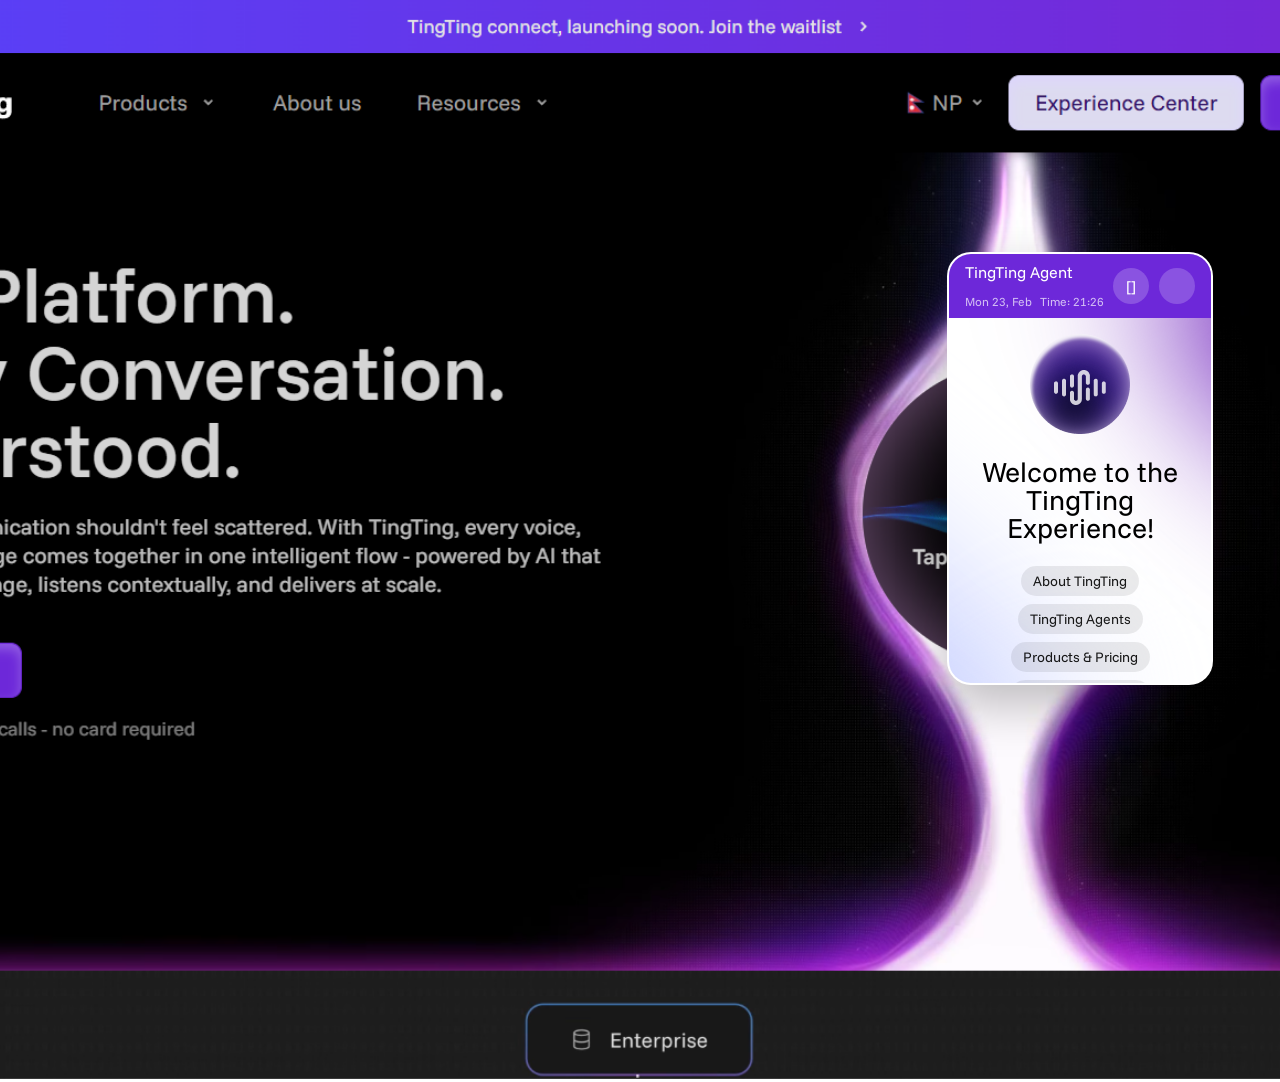
==== index.html @ 33dbfade "first commit" ====
<!doctype html>
<html lang="en">
  <head>
    <meta charset="UTF-8" />
    <meta name="viewport" content="width=device-width, initial-scale=1.0" />
    <title>Document</title>
    <link rel="stylesheet" href="style.css" />
  </head>

  <body>
    <main class="main">
      <div class="heroImg">
        <img src="./tingtingheroImg.png" alt="" />
      </div>
    </main>

    <div class="botContainer">
      <div class="topBg"></div>

      <div class="botTopNav">
        <div class="botTopNavLeft">
          <p class="tingtingAgent">TingTing Agent</p>
          <div class="timeContainer">
            <p>Mon 23, Feb</p>
            <p>Time: 21:26</p>
          </div>
        </div>
        <div class="botTopNavRight">
          <div class="circle extendbtn">[]</div>
          <div class="circle"></div>
        </div>
      </div>


     


        <div class="paddingContainer">
        <div class="chatMessages" id="chatMessages"></div>

        <div id="centerBotContainer" class="centerBotContainer">
          <img src="logoagent.png" class="logoagent" alt="" />
          <div class="centerBotCotent">
            <h1>Welcome to the TingTing Experience!</h1>
          </div>
          <div class="btnsContainer">
            <p class="btn">About TingTing</p>
            <p class="btn">TingTing Agents</p>
            <p class="btn">Products & Pricing</p>
            <p class="btn">How to get started</p>
          </div>
        </div>
        <div class="textAreaContainer">
          <textarea
            placeholder="Ask anything..."
            id="chatInput"
            rows="1"
          ></textarea>
          <div class="askBtnContainer">
            <div class="askBtn">
              <div class="askBtnCircle"></div>
              <p>Ask Us</p>
            </div>
          </div>
        </div>
      </div>

      <div class="bottombg"></div>
    </div>
  </body>

  <script>
    const extendbtn = document.querySelector(".extendbtn");
    const botContainer = document.querySelector(".botContainer");
    const input = document.querySelector("#chatInput");
    const askBtn = document.querySelector(".askBtn");
    const chatMessages = document.querySelector("#chatMessages");
    const centerContainer = document.querySelector("#centerBotContainer");

    // Toggle Expand
    extendbtn.addEventListener("click", () => {
      botContainer.classList.toggle("expand");
    });

    async function sendMessage() {
      let userText = input.value.trim();
      if (!userText) return;

      // UI Changes
      centerContainer.style.display = "none";
      chatMessages.style.display = "flex";

      // Append User Message
      let userMsg = document.createElement("div");
      userMsg.classList.add("user");
      userMsg.innerText = userText;
      chatMessages.appendChild(userMsg);

      input.value = "";

      // Typing Indicator
      let typing = document.createElement("div");
      typing.classList.add("typing");
      typing.innerText = "TingTing is thinking...";
      chatMessages.appendChild(typing);

      chatMessages.scrollTop = chatMessages.scrollHeight;

      try {
        let res = await fetch("https://api.affiliateplus.xyz/api/chatbot", {
          method: "POST",
          headers: { "Content-Type": "application/json" },
          body: JSON.stringify({
            message: userText,
            botname: "TingTing",
            ownername: "Aryan",
          }),
        });

        let data = await res.json();
        typing.remove();

        // Create Bot Message Wrapper
        let botWrapper = document.createElement("div");
        botWrapper.classList.add("botMessage");

        botWrapper.innerHTML = `
                 <div class="botHeader">
        <img src="logoagent.png" class="botAvatar" />
        <div class="tingtingAi">
            <span class="tingtingAiSapn">TingTing Agent</span>
            <div class="botBubble">Lorem ipsum dolor sit amet consectetur adipisicing elit. Delectus molestiae fugiat dolorem voluptas, perspiciatis at laudantium expedita debitis nam laborum.</div>
        </div>
        </div>
            `;

        chatMessages.appendChild(botWrapper);
        chatMessages.scrollTop = chatMessages.scrollHeight;
      } catch (e) {
        // Create Bot Message Wrapper
        let botWrapper = document.createElement("div");
        botWrapper.classList.add("botMessage");

        botWrapper.innerHTML = `
                <div class="botHeader">
        <img src="logoagent.png" class="botAvatar" />
        <div class="tingtingAi">
            <span class="tingtingAiSapn">TingTing Agent</span>
            <div class="botBubble">Customer communication shouldn't feel scattered. With TingTing, every voice, survey, and message comes together in one intelligent flow - powered by AI that speaks your language, listens contextually, and delivers at scale.</div>
        </div>
        </div>
            `;

        chatMessages.appendChild(botWrapper);
        chatMessages.scrollTop = chatMessages.scrollHeight;
      }
    }

    askBtn.addEventListener("click", sendMessage);

    input.addEventListener("keydown", (e) => {
      if (e.key === "Enter" && !e.shiftKey) {
        e.preventDefault();
        sendMessage();
      }
    });
  </script>
</html>
---- style.css ----
@import url("https://fonts.googleapis.com/css2?family=Funnel+Sans:ital,wght@0,300..800;1,300..800&display=swap");
* {
  margin: 0;
  padding: 0;
  box-sizing: border-box;
  font-family: "Funnel Sans", sans-serif;
  letter-spacing: -4%;
  line-height: 100%;
}
html,
body {
  height: 100%;
  width: 100%;
  position: relative;
}
main {
  min-height: 120vh;
  width: 100%;
  position: relative;
}
.heroImg {
  position: absolute;
  z-index: -1;
  width: 100%;
  height: 100%;
  object-fit: cover;
}
.heroImg img {
  width: 100%;
  height: 100%;
  object-fit: cover;
}
/* .botContainer{
    width: 400px;
    height: 650px;
    background: white;
    border-radius: 24px;
    position: fixed;
    z-index: 1000;
    top: 168px;
    right: 100px;
padding: 10px 16px;
} */
.topBg{
    rotate: 49.86deg;
    width: 100%;
    height: 100%;
    background: #5D05B4;
    filter: blur(80px);
    position: absolute;
    top: -50%;
    left: 120%;
    z-index: -1;
}
.bottombg{
    rotate: -49.86deg;
    width: 100%;
    height: 100%;
    background: #C3CCFF;
    filter: blur(80px);
    position: absolute;
     top: 45%;
    right: 100%;
    z-index: -1;
}

 .botContainer{
  width: 20.83vw;
height: 33.85vw;
background: white;
border-radius: 24px;
position: fixed;
z-index: 1000;
top: 28%;
right: 5.21vw;
overflow: hidden;
display: flex;
flex-direction: column;
box-shadow: 0px 20px 50px 0px #00000040;
border: 2px solid #FFFFFF33;
transition: all 0.5s ease; /* smooth animation */

 }
 .botTopNav{
    width: 100%;
     background: #6D28D9;
     padding: 10px 16px;
     display: flex;
     align-items: center;
     justify-content: space-between;
 }
.botTopNavLeft{
    display: flex;
    flex-direction: column;
    gap: 16px;
}
.botTopNavLeft .tingtingAgent{
    font-size: 16px;
    color: white;
}
.timeContainer{
    display: flex;
    gap: 8px;
    color: #FFFFFFB2;
    font-size: 12px;
}
.botTopNavRight{
display: flex;
gap: 10px;
}

.botTopNavRight .circle{
    width: 36px;
    height: 36px;
    background: #FFFFFF33;
    border-radius: 100px;
    display: flex;
    align-items: center;
    justify-content: center;
    color: white;
    cursor: pointer;
}
.paddingContainer{
    padding-top: 32px;
    padding-bottom: 16px;
    padding: 16px;
    display: flex;
    flex-direction: column;
    align-items: center;
    overflow: hidden;
    width: 100%;
    height: 100%;                
    justify-content: space-between;
}
.centerBotContainer{

display:flex;
flex-direction:column;
align-items:center;
justify-content:center;
gap:24px;
margin-bottom: 24px;
}
.logoagent{
    object-fit: cover;
}
.centerBotCotent h1{
    font-weight: 400;
    text-align: center;
    font-size: 28px;
    max-width: 251px;
   
}
.btnsContainer{
    
    display: flex;
    flex-wrap: wrap;
    gap: 8px;
    align-items: center;
    justify-content: center;
}
.btn{
    background: #00000014;
    padding: 8px 12px;
    border-radius: 32px;
    font-size: 14px;
    color: #000000E5;
}

.textAreaContainer{
background:white;
border-radius:16px;
padding:12px 16px;
display:flex;
width: 100%;
min-height: 110px;
box-shadow:0 10px 20px rgba(0,0,0,0.05);
}

textarea{
flex:1;
border:none;
outline:none;
resize:none;
font-size:14px;
height:40px;
}
.askBtnContainer{
    display: flex;
    align-items: end;
}
.askBtnCircle{
    width: 18px;
    height: 18px;
    background: white;
}
.askBtn{
background:#7C3AED;

color:white;
border:none;
height: 36px;
padding:6px 18px;
border-radius:20px;
font-size:14px;
cursor:pointer;
display: flex;
gap: 8px;
align-items: center;
justify-content: center;
}

.botContainer.expand{
width:900px;
height:700px;
top: 10%;
opacity:1;
}
.chatMessages{
flex:1;
width:100%;
overflow-y:auto;
display:flex;
flex-direction:column;
align-items: center;
gap: 24px;
/* hide scrollbar */
scrollbar-width:none;
}
.textAreaContainer{
margin-top:auto;
}

.chatMessages::-webkit-scrollbar{
display:none;
}
.message{
padding:10px 14px;
border-radius:12px;
max-width:70%;
font-size:14px;
}

.user{
background:#fff;
color: #303033;
align-self:flex-end;
}

.bot{
background:#fff;
color: #303033;
align-self:flex-start;
}

.centerBotContainer{
transition:opacity .3s ease;
}

.centerBotContainer.hide{
opacity:0;
pointer-events:none;
} 


@media (max-width:600px){

.botContainer{
width:95vw;
height:85vh;
top:8%;
right:2.5vw;
border-radius:20px;
}

.botContainer.expand{
width:100vw;
height:100vh;
top:0;
right:0;
border-radius:0;
}

.botTopNav{
padding:12px;
}

.botTopNavLeft .tingtingAgent{
font-size:14px;
}

.timeContainer{
font-size:11px;
}

.centerBotCotent h1{
font-size:20px;
max-width:220px;
}

.btn{
font-size:12px;
padding:6px 10px;
}

.textAreaContainer{
min-height:80px;
padding:10px;
}

textarea{
font-size:13px;
}

.askBtn{
height:32px;
font-size:12px;
padding:4px 14px;
}

.logoagent{
width:56px;
}

}

@media (max-width:1024px){

.botContainer{
width:340px;
height:560px;
top:20%;
right:20px;
}

.botContainer.expand{
width:90vw;
height:80vh;
top:10%;
right:5%;
}

.centerBotCotent h1{
font-size:24px;
}

.textAreaContainer{
min-height:90px;
}

.askBtn{
height:34px;
font-size:13px;
}

}

.botMessage{
display:flex;
flex-direction:column;
gap:6px;
}

.botHeader{
display: flex;
gap: 16px;
width: 100%;
padding-right: 48px;
}
.tingtingAi{
    display: flex;
    flex-direction: column;
    align-items: start;
    gap: 8px;
}
.tingtingAi span{
    color: #00000080;
    font-size: 12px;
    letter-spacing: 0% !important;
}
.botAvatar{
width:28px;
height:28px;
border-radius:50%;
object-fit:cover;
background: #000;
}
.typing{
    display: none;
} 
.botBubble{
background:#fff;
padding:12px 16px;
border-radius:16px;
font-size:14px;
line-height: 120% !important;
color:#303030;
display: flex;
gap: 16px;
width: 120%;
}

.user{
background:#fff;
padding:10px 14px;
border-radius:20px;
max-width:70%;
align-self:flex-end;
}
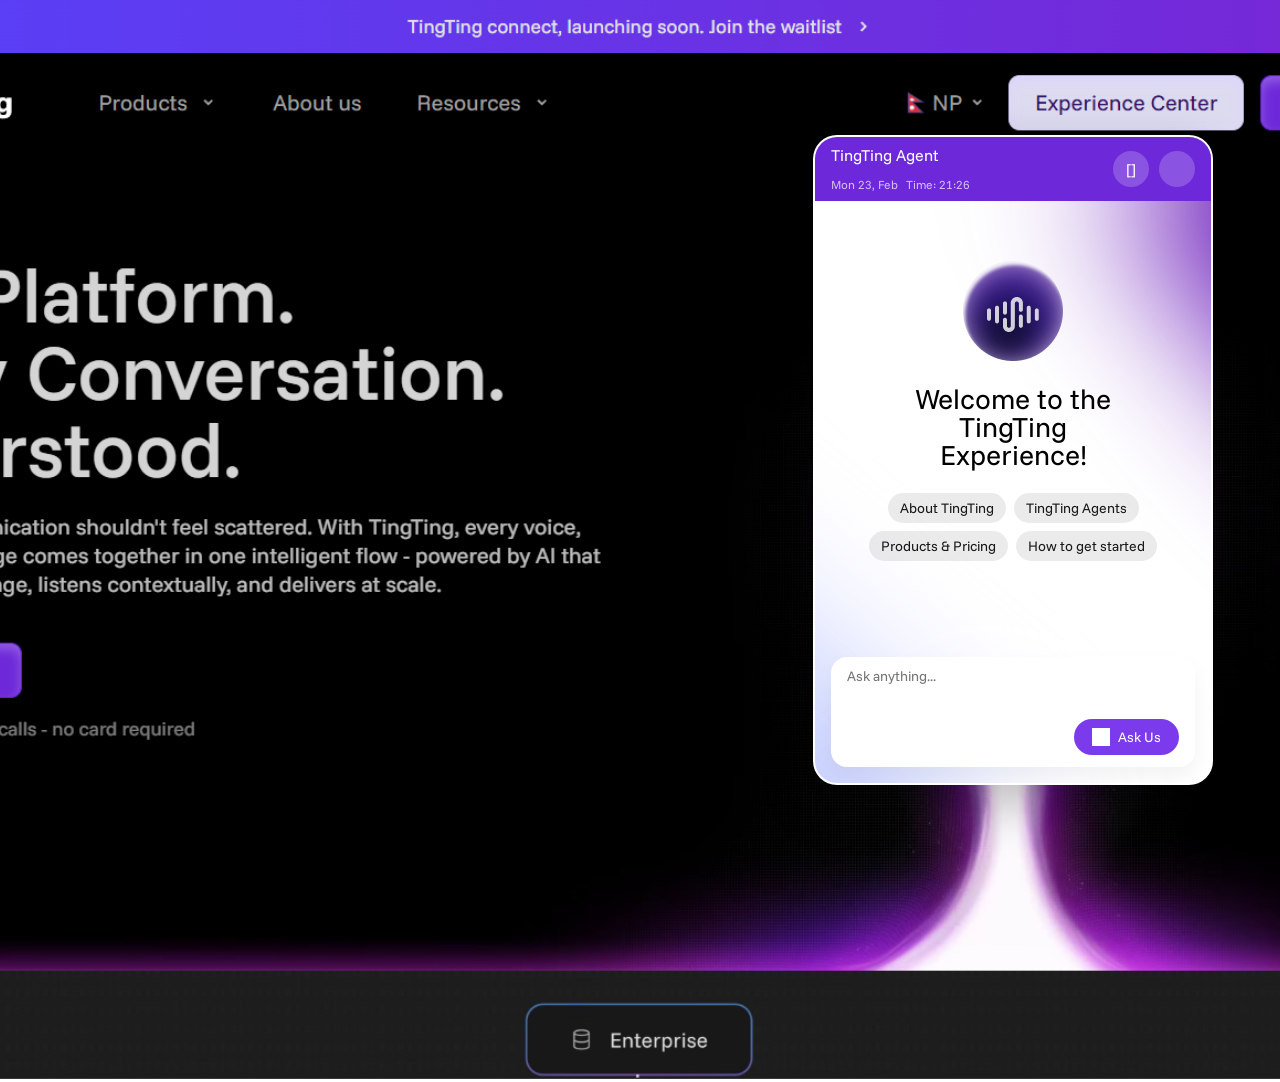
==== commit 4cff33e6: "style added" ====
--- a/index.html
+++ b/index.html
@@ -5,6 +5,420 @@
     <meta name="viewport" content="width=device-width, initial-scale=1.0" />
     <title>Document</title>
     <link rel="stylesheet" href="style.css" />
+    <style>
+      @import url("https://fonts.googleapis.com/css2?family=Funnel+Sans:ital,wght@0,300..800;1,300..800&display=swap");
+* {
+  margin: 0;
+  padding: 0;
+  box-sizing: border-box;
+  font-family: "Funnel Sans", sans-serif;
+  letter-spacing: -4%;
+  line-height: 100%;
+}
+html,
+body {
+  height: 100%;
+  width: 100%;
+  position: relative;
+}
+main {
+  min-height: 120vh;
+  width: 100%;
+  position: relative;
+}
+.heroImg {
+  position: absolute;
+  z-index: -1;
+  width: 100%;
+  height: 100%;
+  object-fit: cover;
+}
+.heroImg img {
+  width: 100%;
+  height: 100%;
+  object-fit: cover;
+}
+/* .botContainer{
+    width: 400px;
+    height: 650px;
+    background: white;
+    border-radius: 24px;
+    position: fixed;
+    z-index: 1000;
+    top: 168px;
+    right: 100px;
+padding: 10px 16px;
+} */
+.topBg{
+    rotate: 49.86deg;
+    width: 100%;
+    height: 100%;
+    background: #5D05B4;
+    filter: blur(80px);
+    position: absolute;
+    top: -50%;
+    left: 120%;
+    z-index: -1;
+}
+.bottombg{
+    rotate: -49.86deg;
+    width: 100%;
+    height: 100%;
+    background: #C3CCFF;
+    filter: blur(80px);
+    position: absolute;
+     top: 45%;
+    right: 100%;
+    z-index: -1;
+}
+
+ .botContainer{
+     width: 400px;
+    height: 650px;
+background: white;
+border-radius: 24px;
+position: fixed;
+z-index: 1000;
+top: 15%;
+right: 5.21vw;
+overflow: hidden;
+display: flex;
+flex-direction: column;
+box-shadow: 0px 20px 50px 0px #00000040;
+border: 2px solid #FFFFFF33;
+transition: all 0.5s ease; /* smooth animation */
+
+ }
+ .botTopNav{
+    width: 100%;
+     background: #6D28D9;
+     padding: 10px 16px;
+     display: flex;
+     align-items: center;
+     justify-content: space-between;
+ }
+.botTopNavLeft{
+    display: flex;
+    flex-direction: column;
+    gap: 16px;
+}
+.botTopNavLeft .tingtingAgent{
+    font-size: 16px;
+    color: white;
+}
+.timeContainer{
+    display: flex;
+    gap: 8px;
+    color: #FFFFFFB2;
+    font-size: 12px;
+}
+.botTopNavRight{
+display: flex;
+gap: 10px;
+}
+
+.botTopNavRight .circle{
+    width: 36px;
+    height: 36px;
+    background: #FFFFFF33;
+    border-radius: 100px;
+    display: flex;
+    align-items: center;
+    justify-content: center;
+    color: white;
+    cursor: pointer;
+}
+.paddingContainer{
+    padding-top: 32px;
+    padding-bottom: 16px;
+    padding: 16px;
+    display: flex;
+    flex-direction: column;
+    align-items: center;
+    overflow: hidden;
+    width: 100%;
+    height: 100%;                
+    justify-content: space-between;
+}
+.centerBotContainer{
+
+display:flex;
+flex-direction:column;
+align-items:center;
+justify-content:center;
+gap:24px;
+width: 100%;
+height: 388px;
+}
+.logoagent{
+    object-fit: cover;
+}
+.centerBotCotent h1{
+    font-weight: 400;
+    text-align: center;
+    font-size: 28px;
+    max-width: 251px;
+   
+}
+.btnsContainer{
+    
+    display: flex;
+    flex-wrap: wrap;
+    gap: 8px;
+    align-items: center;
+    justify-content: center;
+}
+.btn{
+    background: #00000014;
+    padding: 8px 12px;
+    border-radius: 32px;
+    font-size: 14px;
+    color: #000000E5;
+}
+
+.textAreaContainer{
+background:white;
+border-radius:16px;
+padding:12px 16px;
+display:flex;
+width: 100%;
+min-height: 110px;
+box-shadow:0 10px 20px rgba(0,0,0,0.05);
+}
+
+textarea{
+flex:1;
+border:none;
+outline:none;
+resize:none;
+font-size:14px;
+height:40px;
+}
+.askBtnContainer{
+    display: flex;
+    align-items: end;
+}
+.askBtnCircle{
+    width: 18px;
+    height: 18px;
+    background: white;
+}
+.askBtn{
+background:#7C3AED;
+
+color:white;
+border:none;
+height: 36px;
+padding:6px 18px;
+border-radius:20px;
+font-size:14px;
+cursor:pointer;
+display: flex;
+gap: 8px;
+align-items: center;
+justify-content: center;
+}
+
+.botContainer.expand{
+width:900px;
+height:700px;
+top: 10%;
+opacity:1;
+}
+.chatMessages{
+flex:1;
+width:100%;
+overflow-y:auto;
+display:flex;
+flex-direction:column;
+align-items: center;
+gap: 24px;
+/* hide scrollbar */
+scrollbar-width:none;   
+display: none;
+}
+.textAreaContainer{
+margin-top:auto;
+}
+
+.chatMessages::-webkit-scrollbar{
+display:none;
+}
+.message{
+padding:10px 14px;
+border-radius:12px;
+max-width:70%;
+font-size:14px;
+}
+
+.user{
+background:#fff;
+color: #303033;
+align-self:flex-end;
+}
+
+.bot{
+background:#fff;
+color: #303033;
+align-self:flex-start;
+}
+
+.centerBotContainer{
+transition:opacity .3s ease;
+}
+
+.centerBotContainer.hide{
+opacity:0;
+pointer-events:none;
+} 
+
+
+@media (max-width:600px){
+
+.botContainer{
+width:95vw;
+height:85vh;
+top:8%;
+right:2.5vw;
+border-radius:20px;
+}
+
+.botContainer.expand{
+width:100vw;
+height:100vh;
+top:0;
+right:0;
+border-radius:0;
+}
+
+.botTopNav{
+padding:12px;
+}
+
+.botTopNavLeft .tingtingAgent{
+font-size:14px;
+}
+
+.timeContainer{
+font-size:11px;
+}
+
+.centerBotCotent h1{
+font-size:20px;
+max-width:220px;
+}
+
+.btn{
+font-size:12px;
+padding:6px 10px;
+}
+
+.textAreaContainer{
+min-height:80px;
+padding:10px;
+}
+
+textarea{
+font-size:13px;
+}
+
+.askBtn{
+height:32px;
+font-size:12px;
+padding:4px 14px;
+}
+
+.logoagent{
+width:56px;
+}
+
+}
+
+@media (max-width:1024px){
+
+.botContainer{
+width:340px;
+height:560px;
+top:20%;
+right:20px;
+}
+
+.botContainer.expand{
+width:90vw;
+height:80vh;
+top:10%;
+right:5%;
+}
+
+.centerBotCotent h1{
+font-size:24px;
+}
+
+.textAreaContainer{
+min-height:90px;
+}
+
+.askBtn{
+height:34px;
+font-size:13px;
+}
+
+}
+
+.botMessage{
+display:flex;
+flex-direction:column;
+gap:6px;
+}
+
+.botHeader{
+display: flex;
+gap: 16px;
+width: 100%;
+padding-right: 48px;
+}
+.tingtingAi{
+    display: flex;
+    flex-direction: column;
+    align-items: start;
+    gap: 8px;
+}
+.tingtingAi span{
+    color: #00000080;
+    font-size: 12px;
+    letter-spacing: 0% !important;
+}
+.botAvatar{
+width:28px;
+height:28px;
+border-radius:50%;
+object-fit:cover;
+background: #000;
+}
+.typing{
+    display: none;
+} 
+.botBubble{
+background:#fff;
+padding:12px 16px;
+border-radius:16px;
+font-size:14px;
+line-height: 120% !important;
+color:#303030;
+display: flex;
+gap: 16px;
+width:100%;
+}
+
+.user{
+background:#fff;
+padding:10px 14px;
+border-radius:20px;
+max-width:70%;
+align-self:flex-end;
+}
+
+    </style>
   </head>
 
   <body>
--- a/style.css
+++ b/style.css
@@ -65,13 +65,13 @@
 }
 
  .botContainer{
-  width: 20.83vw;
-height: 33.85vw;
+     width: 400px;
+    height: 650px;
 background: white;
 border-radius: 24px;
 position: fixed;
 z-index: 1000;
-top: 28%;
+top: 15%;
 right: 5.21vw;
 overflow: hidden;
 display: flex;
@@ -139,7 +139,8 @@
 align-items:center;
 justify-content:center;
 gap:24px;
-margin-bottom: 24px;
+width: 100%;
+height: 388px;
 }
 .logoagent{
     object-fit: cover;
@@ -225,7 +226,8 @@
 align-items: center;
 gap: 24px;
 /* hide scrollbar */
-scrollbar-width:none;
+scrollbar-width:none;   
+display: none;
 }
 .textAreaContainer{
 margin-top:auto;
@@ -397,7 +399,7 @@
 color:#303030;
 display: flex;
 gap: 16px;
-width: 120%;
+width:100%;
 }
 
 .user{
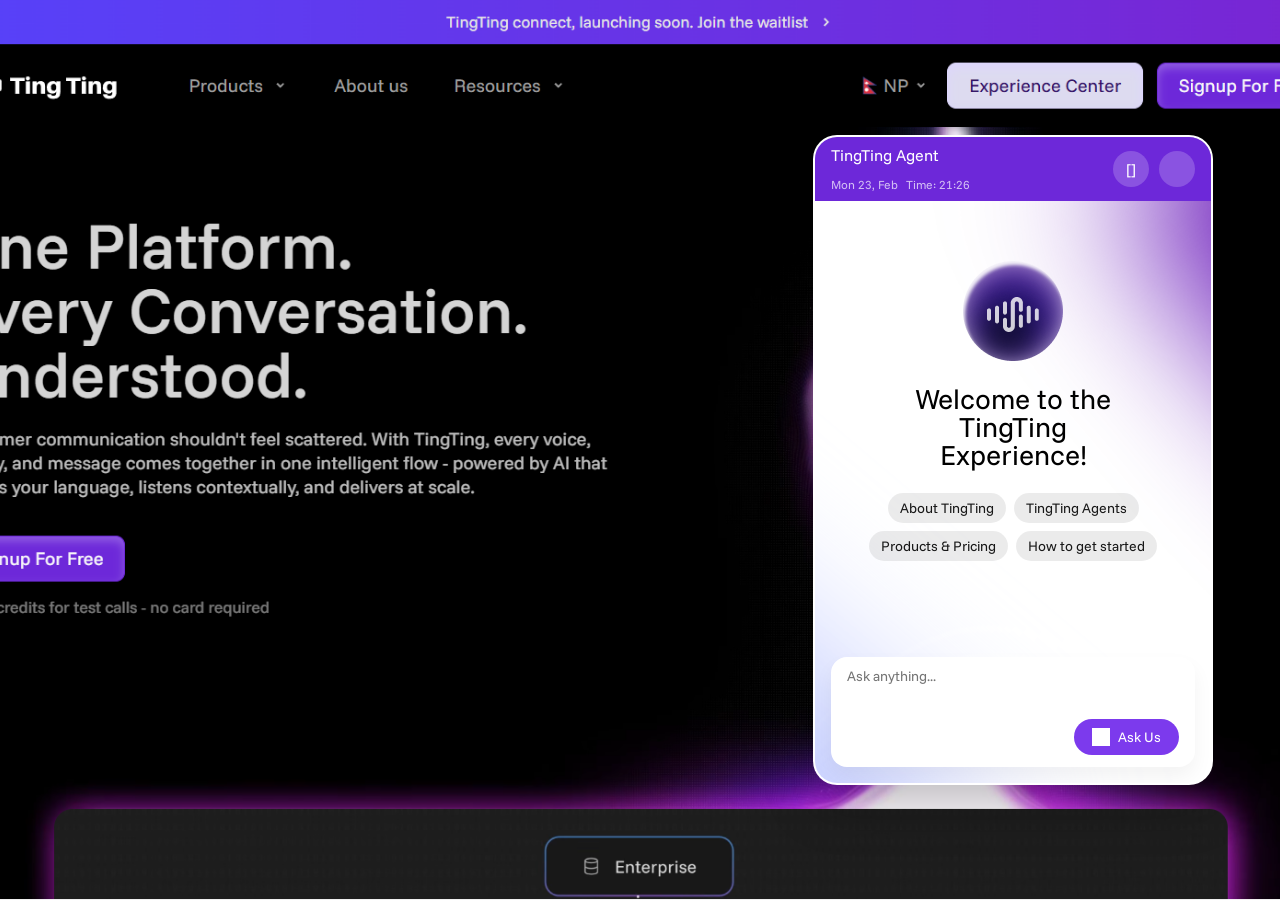
==== commit 33eb3ed3: "Refactor: Remove inline CSS from `index.html` and adjust `main` height and `.botContainer` position " ====
--- a/index.html
+++ b/index.html
@@ -5,420 +5,6 @@
     <meta name="viewport" content="width=device-width, initial-scale=1.0" />
     <title>Document</title>
     <link rel="stylesheet" href="style.css" />
-    <style>
-      @import url("https://fonts.googleapis.com/css2?family=Funnel+Sans:ital,wght@0,300..800;1,300..800&display=swap");
-* {
-  margin: 0;
-  padding: 0;
-  box-sizing: border-box;
-  font-family: "Funnel Sans", sans-serif;
-  letter-spacing: -4%;
-  line-height: 100%;
-}
-html,
-body {
-  height: 100%;
-  width: 100%;
-  position: relative;
-}
-main {
-  min-height: 120vh;
-  width: 100%;
-  position: relative;
-}
-.heroImg {
-  position: absolute;
-  z-index: -1;
-  width: 100%;
-  height: 100%;
-  object-fit: cover;
-}
-.heroImg img {
-  width: 100%;
-  height: 100%;
-  object-fit: cover;
-}
-/* .botContainer{
-    width: 400px;
-    height: 650px;
-    background: white;
-    border-radius: 24px;
-    position: fixed;
-    z-index: 1000;
-    top: 168px;
-    right: 100px;
-padding: 10px 16px;
-} */
-.topBg{
-    rotate: 49.86deg;
-    width: 100%;
-    height: 100%;
-    background: #5D05B4;
-    filter: blur(80px);
-    position: absolute;
-    top: -50%;
-    left: 120%;
-    z-index: -1;
-}
-.bottombg{
-    rotate: -49.86deg;
-    width: 100%;
-    height: 100%;
-    background: #C3CCFF;
-    filter: blur(80px);
-    position: absolute;
-     top: 45%;
-    right: 100%;
-    z-index: -1;
-}
-
- .botContainer{
-     width: 400px;
-    height: 650px;
-background: white;
-border-radius: 24px;
-position: fixed;
-z-index: 1000;
-top: 15%;
-right: 5.21vw;
-overflow: hidden;
-display: flex;
-flex-direction: column;
-box-shadow: 0px 20px 50px 0px #00000040;
-border: 2px solid #FFFFFF33;
-transition: all 0.5s ease; /* smooth animation */
-
- }
- .botTopNav{
-    width: 100%;
-     background: #6D28D9;
-     padding: 10px 16px;
-     display: flex;
-     align-items: center;
-     justify-content: space-between;
- }
-.botTopNavLeft{
-    display: flex;
-    flex-direction: column;
-    gap: 16px;
-}
-.botTopNavLeft .tingtingAgent{
-    font-size: 16px;
-    color: white;
-}
-.timeContainer{
-    display: flex;
-    gap: 8px;
-    color: #FFFFFFB2;
-    font-size: 12px;
-}
-.botTopNavRight{
-display: flex;
-gap: 10px;
-}
-
-.botTopNavRight .circle{
-    width: 36px;
-    height: 36px;
-    background: #FFFFFF33;
-    border-radius: 100px;
-    display: flex;
-    align-items: center;
-    justify-content: center;
-    color: white;
-    cursor: pointer;
-}
-.paddingContainer{
-    padding-top: 32px;
-    padding-bottom: 16px;
-    padding: 16px;
-    display: flex;
-    flex-direction: column;
-    align-items: center;
-    overflow: hidden;
-    width: 100%;
-    height: 100%;                
-    justify-content: space-between;
-}
-.centerBotContainer{
-
-display:flex;
-flex-direction:column;
-align-items:center;
-justify-content:center;
-gap:24px;
-width: 100%;
-height: 388px;
-}
-.logoagent{
-    object-fit: cover;
-}
-.centerBotCotent h1{
-    font-weight: 400;
-    text-align: center;
-    font-size: 28px;
-    max-width: 251px;
-   
-}
-.btnsContainer{
-    
-    display: flex;
-    flex-wrap: wrap;
-    gap: 8px;
-    align-items: center;
-    justify-content: center;
-}
-.btn{
-    background: #00000014;
-    padding: 8px 12px;
-    border-radius: 32px;
-    font-size: 14px;
-    color: #000000E5;
-}
-
-.textAreaContainer{
-background:white;
-border-radius:16px;
-padding:12px 16px;
-display:flex;
-width: 100%;
-min-height: 110px;
-box-shadow:0 10px 20px rgba(0,0,0,0.05);
-}
-
-textarea{
-flex:1;
-border:none;
-outline:none;
-resize:none;
-font-size:14px;
-height:40px;
-}
-.askBtnContainer{
-    display: flex;
-    align-items: end;
-}
-.askBtnCircle{
-    width: 18px;
-    height: 18px;
-    background: white;
-}
-.askBtn{
-background:#7C3AED;
-
-color:white;
-border:none;
-height: 36px;
-padding:6px 18px;
-border-radius:20px;
-font-size:14px;
-cursor:pointer;
-display: flex;
-gap: 8px;
-align-items: center;
-justify-content: center;
-}
-
-.botContainer.expand{
-width:900px;
-height:700px;
-top: 10%;
-opacity:1;
-}
-.chatMessages{
-flex:1;
-width:100%;
-overflow-y:auto;
-display:flex;
-flex-direction:column;
-align-items: center;
-gap: 24px;
-/* hide scrollbar */
-scrollbar-width:none;   
-display: none;
-}
-.textAreaContainer{
-margin-top:auto;
-}
-
-.chatMessages::-webkit-scrollbar{
-display:none;
-}
-.message{
-padding:10px 14px;
-border-radius:12px;
-max-width:70%;
-font-size:14px;
-}
-
-.user{
-background:#fff;
-color: #303033;
-align-self:flex-end;
-}
-
-.bot{
-background:#fff;
-color: #303033;
-align-self:flex-start;
-}
-
-.centerBotContainer{
-transition:opacity .3s ease;
-}
-
-.centerBotContainer.hide{
-opacity:0;
-pointer-events:none;
-} 
-
-
-@media (max-width:600px){
-
-.botContainer{
-width:95vw;
-height:85vh;
-top:8%;
-right:2.5vw;
-border-radius:20px;
-}
-
-.botContainer.expand{
-width:100vw;
-height:100vh;
-top:0;
-right:0;
-border-radius:0;
-}
-
-.botTopNav{
-padding:12px;
-}
-
-.botTopNavLeft .tingtingAgent{
-font-size:14px;
-}
-
-.timeContainer{
-font-size:11px;
-}
-
-.centerBotCotent h1{
-font-size:20px;
-max-width:220px;
-}
-
-.btn{
-font-size:12px;
-padding:6px 10px;
-}
-
-.textAreaContainer{
-min-height:80px;
-padding:10px;
-}
-
-textarea{
-font-size:13px;
-}
-
-.askBtn{
-height:32px;
-font-size:12px;
-padding:4px 14px;
-}
-
-.logoagent{
-width:56px;
-}
-
-}
-
-@media (max-width:1024px){
-
-.botContainer{
-width:340px;
-height:560px;
-top:20%;
-right:20px;
-}
-
-.botContainer.expand{
-width:90vw;
-height:80vh;
-top:10%;
-right:5%;
-}
-
-.centerBotCotent h1{
-font-size:24px;
-}
-
-.textAreaContainer{
-min-height:90px;
-}
-
-.askBtn{
-height:34px;
-font-size:13px;
-}
-
-}
-
-.botMessage{
-display:flex;
-flex-direction:column;
-gap:6px;
-}
-
-.botHeader{
-display: flex;
-gap: 16px;
-width: 100%;
-padding-right: 48px;
-}
-.tingtingAi{
-    display: flex;
-    flex-direction: column;
-    align-items: start;
-    gap: 8px;
-}
-.tingtingAi span{
-    color: #00000080;
-    font-size: 12px;
-    letter-spacing: 0% !important;
-}
-.botAvatar{
-width:28px;
-height:28px;
-border-radius:50%;
-object-fit:cover;
-background: #000;
-}
-.typing{
-    display: none;
-} 
-.botBubble{
-background:#fff;
-padding:12px 16px;
-border-radius:16px;
-font-size:14px;
-line-height: 120% !important;
-color:#303030;
-display: flex;
-gap: 16px;
-width:100%;
-}
-
-.user{
-background:#fff;
-padding:10px 14px;
-border-radius:20px;
-max-width:70%;
-align-self:flex-end;
-}
-
-    </style>
   </head>
 
   <body>
--- a/style.css
+++ b/style.css
@@ -14,7 +14,7 @@
   position: relative;
 }
 main {
-  min-height: 120vh;
+  min-height: 100vh;
   width: 100%;
   position: relative;
 }
@@ -214,7 +214,7 @@
 .botContainer.expand{
 width:900px;
 height:700px;
-top: 10%;
+top: 8%;
 opacity:1;
 }
 .chatMessages{
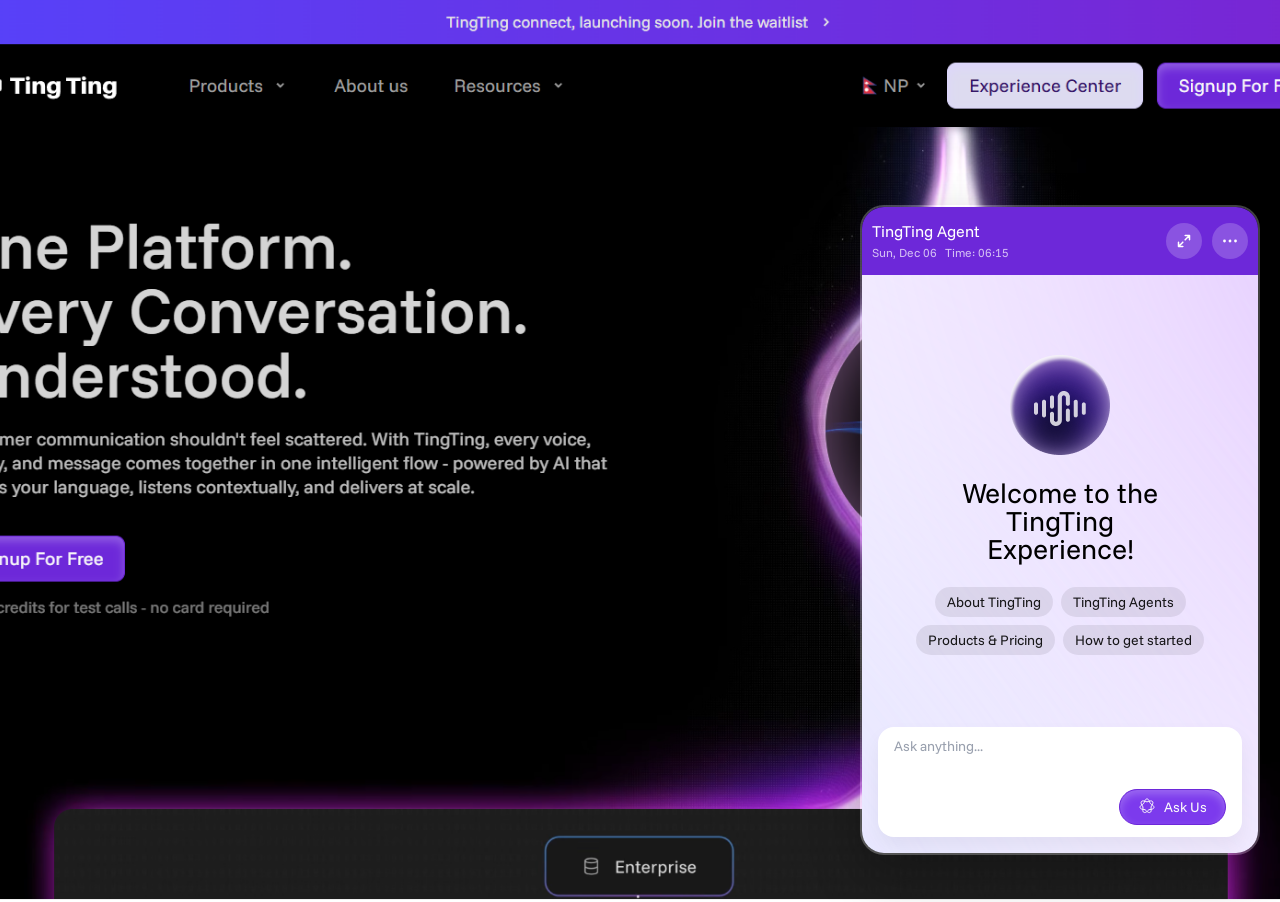
==== commit 63796ad9: "finishing" ====
--- a/index.html
+++ b/index.html
@@ -10,36 +10,37 @@
   <body>
     <main class="main">
       <div class="heroImg">
-        <img src="./tingtingheroImg.png" alt="" />
+        <img src="/assets/tingtingheroImg.png" alt="" />
       </div>
     </main>
 
     <div class="botContainer">
-      <div class="topBg"></div>
+      <img src="/assets/backgroundsvg.svg" class="topBg" alt="">
+      
 
       <div class="botTopNav">
         <div class="botTopNavLeft">
           <p class="tingtingAgent">TingTing Agent</p>
           <div class="timeContainer">
-            <p>Mon 23, Feb</p>
-            <p>Time: 21:26</p>
-          </div>
+  <p id="date"></p>
+  <p id="time"></p>
+</div>
         </div>
         <div class="botTopNavRight">
-          <div class="circle extendbtn">[]</div>
-          <div class="circle"></div>
+          <div class="circle extendbtn">
+            <img src="./assets/expandsvg.svg" alt="">
+          </div>
+          <div class="circle">
+            <img src="./assets/dotsvg.svg" alt="">
+          </div>
         </div>
       </div>
 
-
-     
-
-
-        <div class="paddingContainer">
+      <div class="paddingContainer">
         <div class="chatMessages" id="chatMessages"></div>
 
         <div id="centerBotContainer" class="centerBotContainer">
-          <img src="logoagent.png" class="logoagent" alt="" />
+          <img src="/assets/logoagent.png" class="logoagent" alt="" />
           <div class="centerBotCotent">
             <h1>Welcome to the TingTing Experience!</h1>
           </div>
@@ -58,111 +59,17 @@
           ></textarea>
           <div class="askBtnContainer">
             <div class="askBtn">
-              <div class="askBtnCircle"></div>
+              <div class="askBtnCircle">
+                <img src="assets/askthing.svg" alt="">
+              </div>
               <p>Ask Us</p>
             </div>
           </div>
         </div>
       </div>
 
-      <div class="bottombg"></div>
+      
     </div>
   </body>
-
-  <script>
-    const extendbtn = document.querySelector(".extendbtn");
-    const botContainer = document.querySelector(".botContainer");
-    const input = document.querySelector("#chatInput");
-    const askBtn = document.querySelector(".askBtn");
-    const chatMessages = document.querySelector("#chatMessages");
-    const centerContainer = document.querySelector("#centerBotContainer");
-
-    // Toggle Expand
-    extendbtn.addEventListener("click", () => {
-      botContainer.classList.toggle("expand");
-    });
-
-    async function sendMessage() {
-      let userText = input.value.trim();
-      if (!userText) return;
-
-      // UI Changes
-      centerContainer.style.display = "none";
-      chatMessages.style.display = "flex";
-
-      // Append User Message
-      let userMsg = document.createElement("div");
-      userMsg.classList.add("user");
-      userMsg.innerText = userText;
-      chatMessages.appendChild(userMsg);
-
-      input.value = "";
-
-      // Typing Indicator
-      let typing = document.createElement("div");
-      typing.classList.add("typing");
-      typing.innerText = "TingTing is thinking...";
-      chatMessages.appendChild(typing);
-
-      chatMessages.scrollTop = chatMessages.scrollHeight;
-
-      try {
-        let res = await fetch("https://api.affiliateplus.xyz/api/chatbot", {
-          method: "POST",
-          headers: { "Content-Type": "application/json" },
-          body: JSON.stringify({
-            message: userText,
-            botname: "TingTing",
-            ownername: "Aryan",
-          }),
-        });
-
-        let data = await res.json();
-        typing.remove();
-
-        // Create Bot Message Wrapper
-        let botWrapper = document.createElement("div");
-        botWrapper.classList.add("botMessage");
-
-        botWrapper.innerHTML = `
-                 <div class="botHeader">
-        <img src="logoagent.png" class="botAvatar" />
-        <div class="tingtingAi">
-            <span class="tingtingAiSapn">TingTing Agent</span>
-            <div class="botBubble">Lorem ipsum dolor sit amet consectetur adipisicing elit. Delectus molestiae fugiat dolorem voluptas, perspiciatis at laudantium expedita debitis nam laborum.</div>
-        </div>
-        </div>
-            `;
-
-        chatMessages.appendChild(botWrapper);
-        chatMessages.scrollTop = chatMessages.scrollHeight;
-      } catch (e) {
-        // Create Bot Message Wrapper
-        let botWrapper = document.createElement("div");
-        botWrapper.classList.add("botMessage");
-
-        botWrapper.innerHTML = `
-                <div class="botHeader">
-        <img src="logoagent.png" class="botAvatar" />
-        <div class="tingtingAi">
-            <span class="tingtingAiSapn">TingTing Agent</span>
-            <div class="botBubble">Customer communication shouldn't feel scattered. With TingTing, every voice, survey, and message comes together in one intelligent flow - powered by AI that speaks your language, listens contextually, and delivers at scale.</div>
-        </div>
-        </div>
-            `;
-
-        chatMessages.appendChild(botWrapper);
-        chatMessages.scrollTop = chatMessages.scrollHeight;
-      }
-    }
-
-    askBtn.addEventListener("click", sendMessage);
-
-    input.addEventListener("keydown", (e) => {
-      if (e.key === "Enter" && !e.shiftKey) {
-        e.preventDefault();
-        sendMessage();
-      }
-    });
-  </script>
+  <script src="script.js"></script>
 </html>
--- a/style.css
+++ b/style.css
@@ -42,49 +42,70 @@
 padding: 10px 16px;
 } */
 .topBg{
-    rotate: 49.86deg;
-    width: 100%;
-    height: 100%;
-    background: #5D05B4;
-    filter: blur(80px);
-    position: absolute;
-    top: -50%;
-    left: 120%;
-    z-index: -1;
-}
-.bottombg{
-    rotate: -49.86deg;
-    width: 100%;
-    height: 100%;
-    background: #C3CCFF;
-    filter: blur(80px);
-    position: absolute;
-     top: 45%;
-    right: 100%;
-    z-index: -1;
-}
-
- .botContainer{
+ 
+    
+   position: absolute;
+   z-index: 1;
+   width: 100%;
+   height: 100vh;
+   object-fit: cover;
+   top: 3%;
+   left: 0;
+   pointer-events: none;
+   z-index:-1;
+}
+
+.botContainer {
+  position: fixed;
+   width: 400px;
+    height: 650px;
+
+  /* Stable positioning */
+  /* bottom: clamp(12px, 2vh, 24px);
+  right: clamp(12px, 2vw, 24px); */
+  bottom: 5%;
+  right: 20px;
+  /* transform: translateY(-50%); */
+ 
+  border-radius: 24px;
+  overflow: hidden;
+
+  display: flex;
+  flex-direction: column;
+
+  box-shadow: 0px 20px 50px rgba(0,0,0,0.25);
+  border: 2px solid rgba(255,255,255,0.25);
+  z-index: 1000;
+  /* Smooth animation */
+  transition: 
+    width 0.4s ease,
+    height 0.4s ease,
+    transform 0.3s ease,
+    border-radius 0.3s ease;
+}
+ /* .botContainer{
      width: 400px;
     height: 650px;
 background: white;
 border-radius: 24px;
 position: fixed;
 z-index: 1000;
-top: 15%;
-right: 5.21vw;
+top: 55%;
+  right: 5%;
+  transform: translateY(-50%);
+
 overflow: hidden;
 display: flex;
 flex-direction: column;
 box-shadow: 0px 20px 50px 0px #00000040;
 border: 2px solid #FFFFFF33;
-transition: all 0.5s ease; /* smooth animation */
-
- }
+transition: all 0.5s ease; 
+
+ } */
  .botTopNav{
     width: 100%;
      background: #6D28D9;
-     padding: 10px 16px;
+     padding: 16px 10px;
      display: flex;
      align-items: center;
      justify-content: space-between;
@@ -92,7 +113,7 @@
 .botTopNavLeft{
     display: flex;
     flex-direction: column;
-    gap: 16px;
+    gap: 8px;
 }
 .botTopNavLeft .tingtingAgent{
     font-size: 16px;
@@ -117,7 +138,6 @@
     display: flex;
     align-items: center;
     justify-content: center;
-    color: white;
     cursor: pointer;
 }
 .paddingContainer{
@@ -140,7 +160,7 @@
 justify-content:center;
 gap:24px;
 width: 100%;
-height: 388px;
+height: 100%;
 }
 .logoagent{
     object-fit: cover;
@@ -150,10 +170,8 @@
     text-align: center;
     font-size: 28px;
     max-width: 251px;
-   
 }
 .btnsContainer{
-    
     display: flex;
     flex-wrap: wrap;
     gap: 8px;
@@ -161,9 +179,10 @@
     justify-content: center;
 }
 .btn{
-    background: #00000014;
+    background: rgba(0, 0, 0, 0.08);
     padding: 8px 12px;
     border-radius: 32px;
+    cursor: pointer;
     font-size: 14px;
     color: #000000E5;
 }
@@ -176,6 +195,7 @@
 width: 100%;
 min-height: 110px;
 box-shadow:0 10px 20px rgba(0,0,0,0.05);
+margin-top: 8px;
 }
 
 textarea{
@@ -186,21 +206,22 @@
 font-size:14px;
 height:40px;
 }
+textarea::placeholder{
+    color: #99A0AE;
+}
 .askBtnContainer{
     display: flex;
     align-items: end;
 }
-.askBtnCircle{
-    width: 18px;
-    height: 18px;
-    background: white;
-}
+
 .askBtn{
 background:#7C3AED;
-
-color:white;
+color:rgba(250, 250, 250, 1);
 border:none;
 height: 36px;
+border: 1.5px solid  rgba(109, 40, 217, 1);
+box-shadow: 0px 4px 8px 0px rgba(255, 255, 255, 0.25) inset;
+
 padding:6px 18px;
 border-radius:20px;
 font-size:14px;
@@ -212,8 +233,9 @@
 }
 
 .botContainer.expand{
-width:900px;
-height:700px;
+
+width: 900px;
+height: 650px;
 top: 8%;
 opacity:1;
 }
@@ -229,9 +251,7 @@
 scrollbar-width:none;   
 display: none;
 }
-.textAreaContainer{
-margin-top:auto;
-}
+
 
 .chatMessages::-webkit-scrollbar{
 display:none;
@@ -327,11 +347,14 @@
 }
 
 @media (max-width:1024px){
-
+.extendbtn{
+    display: none !important;
+}
 .botContainer{
-width:340px;
+max-width: 340px;
+width: 100%;
 height:560px;
-top:20%;
+top:12%;
 right:20px;
 }
 
@@ -385,7 +408,7 @@
 height:28px;
 border-radius:50%;
 object-fit:cover;
-background: #000;
+
 }
 .typing{
     display: none;
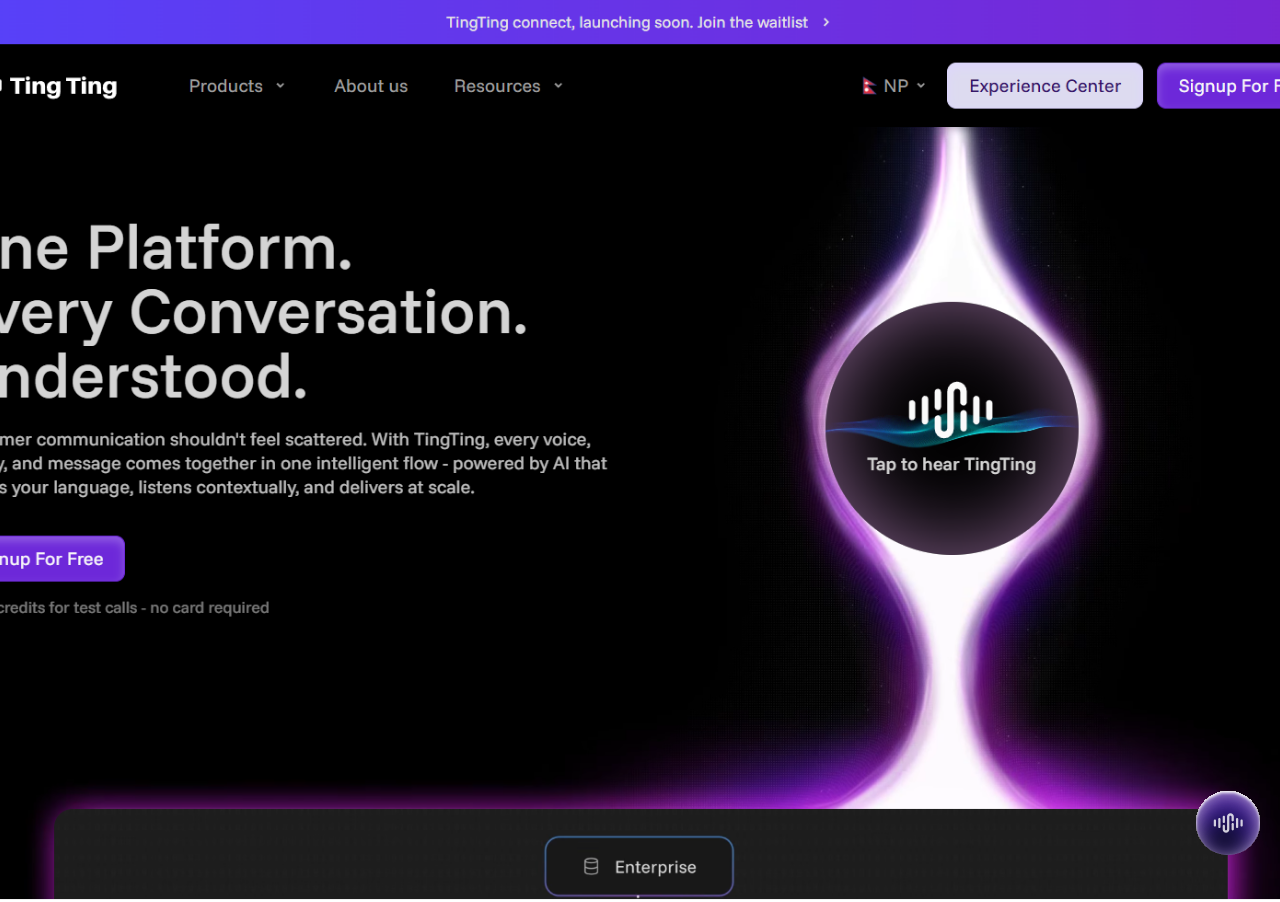
==== commit f5f63be4: "feat: Externalize JavaScript to `script.js`, refactor image assets into a dedicated `assets` directo" ====
--- a/index.html
+++ b/index.html
@@ -1,75 +1,93 @@
 <!doctype html>
 <html lang="en">
-  <head>
-    <meta charset="UTF-8" />
-    <meta name="viewport" content="width=device-width, initial-scale=1.0" />
-    <title>Document</title>
-    <link rel="stylesheet" href="style.css" />
-  </head>
 
-  <body>
-    <main class="main">
-      <div class="heroImg">
-        <img src="/assets/tingtingheroImg.png" alt="" />
+<head>
+  <meta charset="UTF-8" />
+  <meta name="viewport" content="width=device-width, initial-scale=1.0" />
+  <title>Document</title>
+  <link rel="stylesheet" href="style.css" />
+</head>
+
+<body>
+  <main class="main">
+    <div class="heroImg">
+      <img src="/assets/tingtingheroImg.png" alt="" />
+    </div>
+    <img class="aiBtn" src="/assets/tingtingaibtn.svg" alt="">
+  </main>
+
+  <div class="botContainer">
+    <img src="/assets/backgroundsvg.svg" class="topBg" alt="">
+
+
+    <div class="botTopNav">
+      <div class="botTopNavLeft">
+        <p class="tingtingAgent">TingTing Agent</p>
+        <div class="timeContainer">
+          <p id="date"></p>
+          <p id="time"></p>
+        </div>
       </div>
-    </main>
+      <div class="botTopNavRight">
+        <div class="circle extendbtn">
+          <img src="./assets/expandsvg.svg" alt="">
+        </div>
+        <div class="circle closebtn">
+          <img src="./assets/dotsvg.svg" alt="">
+        </div>
+      </div>
+    </div>
 
-    <div class="botContainer">
-      <img src="/assets/backgroundsvg.svg" class="topBg" alt="">
-      
-
-      <div class="botTopNav">
-        <div class="botTopNavLeft">
-          <p class="tingtingAgent">TingTing Agent</p>
-          <div class="timeContainer">
-  <p id="date"></p>
-  <p id="time"></p>
-</div>
+    <div class="paddingContainer">
+      <div class="chatMessages" id="chatMessages">
+        <div class="botwrapper">
+             <div class="botHeader">
+            <img src="assets/aiagentsvg.svg" class="botAvatar" />
+            <div class="tingtingAi">
+                <span class="tingtingAiSapn">TingTing Agent</span>
+                <div class="botBubble">Customer communication shouldn't feel scattered. With TingTing, every voice, survey, and message comes together in one intelligent flow - powered by AI that speaks your language, listens contextually, and delivers at scale.</div>
+            </div>
+            </div>
         </div>
-        <div class="botTopNavRight">
-          <div class="circle extendbtn">
-            <img src="./assets/expandsvg.svg" alt="">
-          </div>
-          <div class="circle">
-            <img src="./assets/dotsvg.svg" alt="">
+        <div class="botwrapper">
+             <div class="botHeader">
+            <img src="assets/aiagentsvg.svg" class="botAvatar" />
+            <div class="tingtingAi">
+                <span class="tingtingAiSapn">TingTing Agent</span>
+                <div class="botBubble">Customer communication shouldn't feel scattered. With TingTing, every voice, survey, and message comes together in one intelligent flow - powered by AI that speaks your language, listens contextually, and delivers at scale.</div>
+            </div>
+            </div>
+        </div>
+      </div>
+      <div id="centerBotContainer" class="centerBotContainer">
+        <img src="/assets/logoagent.png" class="logoagent" alt="" />
+        <div class="centerBotCotent">
+          <h1>Welcome to the TingTing Experience!</h1>
+        </div>
+        <div class="btnsContainer">
+          <p class="btn">About TingTing</p>
+          <p class="btn">TingTing Agents</p>
+          <p class="btn">Products & Pricing</p>
+          <p class="btn">How to get started</p>
+        </div>
+      </div>
+      <div class="textAreaContainer">
+        <textarea placeholder="Ask anything..." id="chatInput" rows="1"></textarea>
+        <div class="askBtnContainer">
+          <div class="askBtn">
+            <div class="askBtnCircle">
+              <img src="assets/askthing.svg" alt="">
+            </div>
+            <p>Ask Us</p>
           </div>
         </div>
       </div>
+    </div>
 
-      <div class="paddingContainer">
-        <div class="chatMessages" id="chatMessages"></div>
 
-        <div id="centerBotContainer" class="centerBotContainer">
-          <img src="/assets/logoagent.png" class="logoagent" alt="" />
-          <div class="centerBotCotent">
-            <h1>Welcome to the TingTing Experience!</h1>
-          </div>
-          <div class="btnsContainer">
-            <p class="btn">About TingTing</p>
-            <p class="btn">TingTing Agents</p>
-            <p class="btn">Products & Pricing</p>
-            <p class="btn">How to get started</p>
-          </div>
-        </div>
-        <div class="textAreaContainer">
-          <textarea
-            placeholder="Ask anything..."
-            id="chatInput"
-            rows="1"
-          ></textarea>
-          <div class="askBtnContainer">
-            <div class="askBtn">
-              <div class="askBtnCircle">
-                <img src="assets/askthing.svg" alt="">
-              </div>
-              <p>Ask Us</p>
-            </div>
-          </div>
-        </div>
-      </div>
+  </div>
+</body>
+<!-- <script src="script.js"></script> -->
+<script src="index.js"></script>
 
-      
-    </div>
-  </body>
-  <script src="script.js"></script>
-</html>
+</html>
--- a/style.css
+++ b/style.css
@@ -29,6 +29,13 @@
   width: 100%;
   height: 100%;
   object-fit: cover;
+}
+.aiBtn{
+    position: fixed;
+    bottom: 5%;
+    right: 20px;
+    z-index: 1001;
+    cursor: pointer;
 }
 /* .botContainer{
     width: 400px;
@@ -57,16 +64,10 @@
 
 .botContainer {
   position: fixed;
-   width: 400px;
-    height: 650px;
-
-  /* Stable positioning */
-  /* bottom: clamp(12px, 2vh, 24px);
-  right: clamp(12px, 2vw, 24px); */
+  width: 400px;
+  height: 650px;
   bottom: 5%;
   right: 20px;
-  /* transform: translateY(-50%); */
- 
   border-radius: 24px;
   overflow: hidden;
 
@@ -76,12 +77,26 @@
   box-shadow: 0px 20px 50px rgba(0,0,0,0.25);
   border: 2px solid rgba(255,255,255,0.25);
   z-index: 1000;
-  /* Smooth animation */
-  transition: 
-    width 0.4s ease,
-    height 0.4s ease,
-    transform 0.3s ease,
-    border-radius 0.3s ease;
+
+  /* 👇 Animation base state (hidden) */
+  opacity: 0;
+  transform: translateY(30px) scale(0.9);
+  pointer-events: none;
+
+  transition: all 0.35s ease;
+}
+
+/* 👇 Active state */
+.botContainer.active {
+  opacity: 1;
+  transform: translateY(0) scale(1);
+  pointer-events: auto;
+}
+ /* 👇 Active state */
+.botContainer.active {
+  opacity: 1;
+  transform: translateY(0) scale(1);
+  pointer-events: auto;
 }
  /* .botContainer{
      width: 400px;
@@ -245,7 +260,7 @@
 overflow-y:auto;
 display:flex;
 flex-direction:column;
-align-items: center;
+/* align-items: center; */
 gap: 24px;
 /* hide scrollbar */
 scrollbar-width:none;   
@@ -396,6 +411,7 @@
     display: flex;
     flex-direction: column;
     align-items: start;
+    
     gap: 8px;
 }
 .tingtingAi span{
@@ -423,12 +439,13 @@
 display: flex;
 gap: 16px;
 width:100%;
+max-width: 400px;
 }
 
 .user{
 background:#fff;
 padding:10px 14px;
 border-radius:20px;
-max-width:70%;
+max-width:400px;
 align-self:flex-end;
 }
